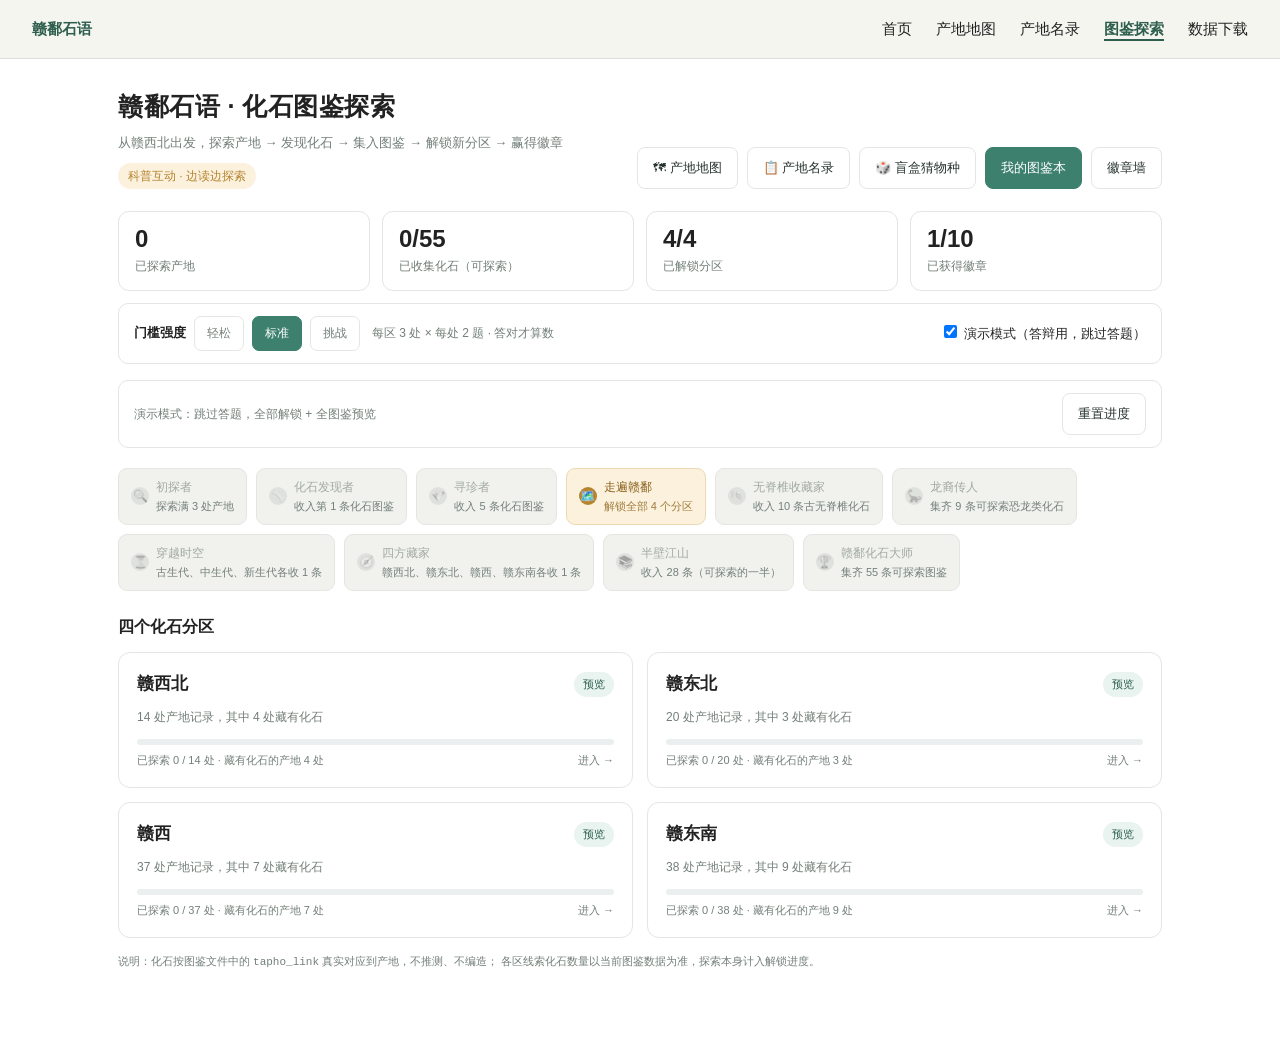
==== atlas.html @ 54880a3c "feat: 代表物种卡片加看全文链接，跳转图鉴页直达鉴定要点详情" ====
<!DOCTYPE html>
<html lang="zh-CN">
<head>
<meta charset="utf-8">
<meta name="viewport" content="width=device-width, initial-scale=1">
<title>赣鄱石语 · 化石图鉴探索</title>
<style>
  :root{--ink:#26332e;--muted:#737f78;--line:#e3e7e1;--paper:#f6f7f2;--card:#fff;
    --green:#3c806d;--green-d:#2b5f51;--green-l:#e9f3ef;
    --amber:#b5842f;--amber-l:#fbf1dd;--purple:#6a5aa8;--purple-l:#efeefa;
    --lock:#a3aaa3;--lock-bg:#f0f1ed;--shadow:0 6px 22px rgba(30,50,40,.10)}
  *{box-sizing:border-box}
  /* 与主站一致的导航（沿用主站色板变量，保证换肤同步） */
  :root{--c-primary:#2E5E4E;--c-text:#222;--c-bg:#fff;--c-surface:#f5f5f0;--c-border:#ddd}
  header{position:relative;z-index:10}
  header nav{display:flex;justify-content:space-between;align-items:center;
    padding:1rem 2rem;border-bottom:1px solid var(--c-border);background:var(--c-surface)}
  nav .logo{font-weight:bold;color:var(--c-primary);text-decoration:none}
  /* 清零 ul 默认 padding/margin：主站靠全局 *{margin:0;padding:0} 已清掉，
     本页没有全局重置，若不单独清零，ul 会保留浏览器默认 padding-left:40px
     + 上下 1em 外边距，导致导航菜单右移、比其它页"宽"。 */
  nav ul{display:flex;gap:1.5rem;list-style:none;flex-wrap:wrap;margin:0;padding:0}
  nav a{text-decoration:none;color:var(--c-text)}
  nav a.active{color:var(--c-primary);font-weight:600;
    border-bottom:2px solid var(--c-primary);padding-bottom:2px}
  body{margin:0;background:var(--c-bg);color:var(--c-text);
    font-family:"Microsoft YaHei","PingFang SC",sans-serif;font-size:15px;line-height:1.7}
  .wrap{max-width:1080px;margin:0 auto;padding:26px 18px 70px}
  /* 只让 .wrap 内的「标题区」header 用 flex 并排（标题 + 按钮）。
     不能写成全局 header{display:flex}——那会把外层装导航的 header 也变成 flex 容器，
     nav 收缩成内容宽度，浅灰背景只铺左边一截，与主站其它页不一致。 */
  .wrap > header{display:flex;flex-wrap:wrap;gap:16px;align-items:flex-end;justify-content:space-between}
  header h1{margin:0 0 5px;font-size:25px;font-weight:600;letter-spacing:.5px}
  header p{margin:0;color:var(--muted);font-size:13px}
  .tag{display:inline-block;margin-top:9px;padding:3px 10px;border-radius:20px;
    background:var(--amber-l);color:var(--amber);font-size:12px}
  .topbtns{display:flex;gap:9px;flex-wrap:wrap}
  .btn{font:inherit;font-size:13px;padding:9px 15px;border-radius:8px;cursor:pointer;
    border:1px solid var(--line);background:#fff;color:var(--ink)}
  .btn:hover{border-color:var(--green)}
  a.btn{text-decoration:none;display:inline-block}
  .btn.primary{background:var(--green);color:#fff;border-color:var(--green)}
  .btn.primary:hover{background:var(--green-d)}
  .btn:disabled{opacity:.5;cursor:not-allowed}
  .hud{display:grid;grid-template-columns:repeat(4,1fr);gap:12px;margin:22px 0 12px}
  @media(max-width:680px){.hud{grid-template-columns:repeat(2,1fr)}}
  .stat{background:var(--card);border:1px solid var(--line);border-radius:11px;padding:14px 16px}
  .stat .n{font-size:24px;font-weight:600;line-height:1.1}
  .stat .l{font-size:12px;color:var(--muted);margin-top:3px}
  .bar{display:flex;flex-wrap:wrap;gap:9px;align-items:center;margin:12px 0 20px;
    padding:12px 15px;background:var(--card);border:1px solid var(--line);border-radius:10px}
  .bar label{display:flex;align-items:center;gap:7px;font-size:13px;cursor:pointer}
  .bar .spacer{flex:1}
  .bar .hint{font-size:12px;color:var(--muted)}
  .badges{display:flex;flex-wrap:wrap;gap:9px;margin:0 0 22px}
  .badge{display:flex;align-items:center;gap:7px;padding:8px 12px;border-radius:9px;
    background:#f1f2ee;border:1px solid var(--line);font-size:12px;color:var(--lock)}
  .badge.got{background:var(--amber-l);border-color:#ecd9b4;color:#8a621d}
  .badge .medal{width:18px;height:18px;border-radius:50%;background:#dfe1dc;
    display:inline-flex;align-items:center;justify-content:center;font-size:10px;color:#fff}
  .badge.got .medal{background:var(--amber)}
  .badge small{display:block;font-size:11px;color:var(--muted)}
  .badge.got small{color:#a07c3c}
  /* 首页徽章条的小圆点：带 icon 显示图案，未获得时灰度 */
  .badge .medal .ico{font-size:12px;line-height:1}
  .badge:not(.got) .medal .ico{filter:grayscale(1);opacity:.5}
  /* 徽章墙：六边形勋章（大气版） */
  .bwall{display:grid;grid-template-columns:repeat(2,1fr);gap:15px;max-height:58vh;overflow:auto;padding-right:4px}
  @media(max-width:680px){.bwall{grid-template-columns:1fr}}
  .bcard{display:flex;flex-direction:column;align-items:center;text-align:center;gap:9px;
    padding:20px 12px 16px;background:var(--card);border:1px solid var(--line);border-radius:14px}
  .bcard.got{background:linear-gradient(180deg,#fffdf7,var(--amber-l));border-color:#ecd9b4}
  /* 外层只负责投影，让阴影贴合六边形轮廓 */
  .bmedal{width:84px;height:92px;filter:drop-shadow(0 5px 7px rgba(30,50,40,.18));
    display:flex;align-items:center;justify-content:center}
  /* 内层六边形：clip-path 造型 + 金属渐变 + 内嵌高光 */
  .bface{position:relative;width:100%;height:100%;
    -webkit-clip-path:polygon(50% 0,100% 25%,100% 75%,50% 100%,0 75%,0 25%);
    clip-path:polygon(50% 0,100% 25%,100% 75%,50% 100%,0 75%,0 25%);
    display:flex;align-items:center;justify-content:center;font-size:34px;line-height:1;
    background:linear-gradient(160deg,#f2f4f1 0%,#ccd2cd 50%,#aeb5af 100%);color:var(--lock)}
  .bface:before{content:'';position:absolute;inset:5px;
    -webkit-clip-path:polygon(50% 0,100% 25%,100% 75%,50% 100%,0 75%,0 25%);
    clip-path:polygon(50% 0,100% 25%,100% 75%,50% 100%,0 75%,0 25%);
    background:linear-gradient(160deg,#fff 0%,#e6eae6 100%);opacity:.75;pointer-events:none}
  .bface .bico{position:relative;z-index:1;line-height:1}
  .bcard.got .bface{background:linear-gradient(160deg,#fbe6ad 0%,#dcae45 52%,#b5842f 100%);color:#6b470d}
  .bcard.got .bface:before{background:linear-gradient(160deg,#fff6db 0%,#f1d489 100%);opacity:.8}
  .bcard:not(.got) .bico{filter:grayscale(1);opacity:.55}
  .bcard .bn{font-size:14px;font-weight:600;color:var(--ink)}
  .bcard:not(.got) .bn{color:var(--lock)}
  .bcard .bd{font-size:11px;color:var(--muted);line-height:1.45}
  .bcard .bg{font-size:11px;color:var(--amber);font-weight:600}
  .bcard:not(.got) .bg{color:var(--lock)}
  h2.sec{font-size:16px;font-weight:600;margin:0 0 12px}
  .grid4{display:grid;grid-template-columns:repeat(2,1fr);gap:14px}
  @media(max-width:680px){.grid4{grid-template-columns:1fr}}
  .area{position:relative;background:var(--card);border:1px solid var(--line);
    border-radius:12px;padding:17px 18px;cursor:pointer;transition:.15s}
  .area:hover{transform:translateY(-2px);box-shadow:var(--shadow)}
  .area.locked{background:var(--lock-bg);cursor:not-allowed;color:var(--lock);border-color:#e5e7e2}
  .area.locked:hover{transform:none;box-shadow:none}
  .area .top{display:flex;justify-content:space-between;align-items:center;gap:10px}
  .area .name{font-size:17px;font-weight:600}
  .area .pill{font-size:11px;padding:3px 9px;border-radius:20px;background:var(--green-l);color:var(--green-d)}
  .area.locked .pill{background:#e2e4df;color:var(--lock)}
  .area .desc{font-size:12px;color:var(--muted);margin-top:8px}
  .area.locked .desc{color:var(--lock)}
  .prog{height:6px;border-radius:6px;background:#eceff0;overflow:hidden;margin-top:12px}
  .prog i{display:block;height:100%;background:var(--green);border-radius:6px;transition:width .3s}
  .area.locked .prog{background:#e0e2dd}
  .area .foot{display:flex;justify-content:space-between;font-size:11px;color:var(--muted);margin-top:6px}
  .mask{position:fixed;inset:0;background:rgba(25,34,29,.55);display:none;
    align-items:center;justify-content:center;padding:18px;z-index:50}
  .mask.show{display:flex}
  .modal{background:#fff;border-radius:14px;width:100%;max-width:640px;
    padding:24px;max-height:88vh;overflow:auto;box-shadow:var(--shadow)}
  .modal h3{margin:0 0 4px;font-size:19px}
  .modal .sub{color:var(--muted);font-size:12px;margin:0 0 16px}
  .close{float:right;border:0;background:#f1f2ee;border-radius:7px;
    width:30px;height:30px;cursor:pointer;color:var(--muted);font-size:17px}
  .sitelist{display:grid;gap:9px;max-height:52vh;overflow:auto;padding-right:4px}
  .site{display:flex;justify-content:space-between;align-items:center;gap:12px;
    border:1px solid var(--line);border-radius:9px;padding:11px 13px;background:#fff}
  .site.done{background:var(--green-l);border-color:#cfe4db}
  .site .nm{font-size:14px;font-weight:500}
  .site .mt{font-size:11px;color:var(--muted);margin-top:2px}
  .site .go{font-size:12px;color:var(--green-d);white-space:nowrap}
  .site.done .go{color:var(--muted)}
  .site .gem{font-size:11px;color:var(--amber);margin-left:6px}
  .atlasgrid{display:grid;grid-template-columns:repeat(4,1fr);gap:10px;margin-top:6px}
  @media(max-width:560px){.atlasgrid{grid-template-columns:repeat(3,1fr)}}
  .slot{border:1px solid var(--line);border-radius:10px;padding:11px 9px;min-height:96px;
    background:#fafbf8;cursor:default;text-align:center}
  .slot.got{background:var(--purple-l);border-color:#d8d4ef;cursor:pointer}
  .slot.got:hover{transform:translateY(-2px);box-shadow:var(--shadow)}
  .slot.lit{background:#fafbf8;border-color:var(--line);cursor:pointer;border-style:dashed}
  .slot.lit:hover{transform:translateY(-2px);box-shadow:var(--shadow)}
  .slot.lit .cn{color:var(--muted);font-weight:500}
  .slot .idx{font-size:10px;color:var(--muted)}
  .slot .cn{font-size:13px;font-weight:600;margin-top:5px;word-break:break-all}
  .slot .sci{font-size:10px;color:var(--muted);font-style:italic;margin-top:3px;word-break:break-all}
  .slot .q{font-size:22px;color:#c7ccc5;margin-top:16px}
  .detail{font-size:13px;line-height:1.8}
  .detail .row{margin:6px 0}
  .detail .row b{color:var(--muted);font-weight:500;font-size:12px}
  .detail .feat{padding:12px;background:var(--paper);border-radius:8px;margin-top:10px}
  .drop{text-align:center;padding:14px 0}
  .drop .ico{font-size:34px}
  .drop h4{margin:8px 0 4px;font-size:17px}
  .drop p{color:var(--muted);font-size:13px}
  .found{background:var(--purple-l);border:1px solid #d8d4ef;border-radius:11px;
    padding:13px;margin:12px 0;text-align:left}
  .found .cn{font-size:16px;font-weight:600;color:var(--purple)}
  .found .sci{font-style:italic;color:var(--muted);font-size:12px}
  .unlockmsg{margin-top:12px;padding:11px 13px;border-radius:9px;
    background:var(--amber-l);color:#8a621d;font-size:13px}
  /* 从勘探/图鉴跳到主站真实档案的出口链接 */
  .golinks{display:flex;gap:8px;flex-wrap:wrap;margin-top:12px;padding-top:12px;
    border-top:1px dashed var(--line)}
  .golinks a{font-size:12px;color:var(--green-d);text-decoration:none;
    padding:5px 11px;border:1px solid var(--green);border-radius:7px;background:#fff}
  .golinks a:hover{background:var(--green-l)}
  .golinks .note{font-size:11px;color:var(--muted);align-self:center}
  .acts{display:flex;gap:10px;justify-content:flex-end;margin-top:18px}
  .toast{position:fixed;left:50%;bottom:26px;transform:translateX(-50%);
    background:#25382f;color:#fff;padding:11px 20px;border-radius:22px;font-size:13px;
    opacity:0;pointer-events:none;transition:opacity .25s;z-index:80}
  .toast.show{opacity:1}
  /* 门槛：知识小考 */
  .lvbar{display:flex;gap:8px;align-items:center;flex-wrap:wrap;margin:0 0 16px;
    padding:12px 15px;background:var(--card);border:1px solid var(--line);border-radius:10px}
  .lvbar .ttl{font-size:13px;font-weight:600}
  .lvbtn{font:inherit;font-size:12px;padding:6px 12px;border-radius:7px;cursor:pointer;
    border:1px solid var(--line);background:#fff;color:var(--muted)}
  .lvbtn.on{background:var(--green);color:#fff;border-color:var(--green)}
  .lvbar .lvdesc{font-size:12px;color:var(--muted);margin-left:4px}
  .infocard{background:var(--paper);border:1px solid var(--line);border-radius:10px;
    padding:13px 15px;margin:0 0 16px}
  .infocard .hd{font-size:12px;color:var(--green-d);font-weight:600;margin-bottom:8px}
  .infocard .kv{display:grid;grid-template-columns:repeat(2,1fr);gap:6px 18px;font-size:13px}
  @media(max-width:560px){.infocard .kv{grid-template-columns:1fr}}
  .infocard .kv b{color:var(--muted);font-weight:500;font-size:12px;margin-right:6px}
  .quizq{border-top:1px solid var(--line);padding:14px 0 4px}
  .quizq .qt{font-size:14px;font-weight:500;margin-bottom:9px}
  .quizq .qt em{font-style:normal;color:var(--green-d);font-size:11px;margin-left:6px}
  .opts{display:grid;grid-template-columns:repeat(2,1fr);gap:8px}
  @media(max-width:560px){.opts{grid-template-columns:1fr}}
  .opt{font:inherit;text-align:left;font-size:13px;padding:9px 12px;border-radius:8px;
    border:1px solid var(--line);background:#fff;cursor:pointer;color:var(--ink)}
  .opt:hover{border-color:var(--green)}
  .opt.sel{background:var(--green-l);border-color:var(--green);color:var(--green-d);font-weight:600}
  .opt.right{background:#e6f4ea;border-color:#5aa76f;color:#276c3a}
  .opt.wrong{background:#fdeaea;border-color:#d98a8a;color:#a33}
  .quizmsg{padding:11px 13px;border-radius:9px;font-size:13px;margin-top:14px}
  .quizmsg.ok{background:#e6f4ea;color:#276c3a}
  .quizmsg.no{background:#fdeaea;color:#a33}
  .quizmsg b{font-weight:600}
  /* 盲盒猜物种：紫色系，和门槛小考的绿色系区分开 */
  .mystery{text-align:center}
  .mystery .box{position:relative;background:linear-gradient(135deg,var(--purple-l),#f7f5fd);
    border:1px solid #d8d4ef;border-radius:12px;padding:22px 20px;margin:6px 0 16px}
  .mystery .box .qmark{font-size:26px;color:var(--purple);font-weight:600}
  .mystery .box .lbl{font-size:11px;color:var(--purple);letter-spacing:2px;margin-bottom:10px}
  .mystery .box .clue{font-size:15px;line-height:1.9;color:var(--ink)}
  .mystery .tags{display:flex;justify-content:center;gap:7px;flex-wrap:wrap;margin-top:13px}
  .mystery .tags span{font-size:11px;padding:3px 10px;border-radius:20px;
    background:#fff;border:1px solid #ddd8f0;color:var(--purple)}
  .mystery .moreline{margin-top:12px}
  .mystery .moreline button{font:inherit;font-size:11px;padding:4px 10px;border-radius:6px;
    border:1px dashed var(--purple);background:transparent;color:var(--purple);cursor:pointer}
  .mystery .morehint{font-size:12px;color:var(--purple);margin-top:9px;line-height:1.8}
  .mystery .opts{margin-top:4px}
  .mystery .opt{text-align:center;font-size:14px;padding:12px 10px}
  .mystery .score{font-size:12px;color:var(--muted);margin:0 0 12px}
  .mystery .score b{color:var(--purple);font-size:15px}
  .mystery .result{font-size:15px;margin:8px 0 14px;color:var(--green-d)}
  .mystery .result.no{color:#a33}
  .mystery .srcfont{font-size:11px;color:var(--muted);line-height:1.7;
    text-align:left;background:var(--paper);border-radius:8px;padding:10px 12px;margin-top:10px}
  .mystery .roundbar{display:flex;justify-content:center;gap:6px;margin-bottom:14px}
  .mystery .roundbar i{width:22px;height:5px;border-radius:5px;background:#e0dced}
  .mystery .roundbar i.on{background:var(--purple)}
  .mystery .roundbar i.done{background:var(--green)}
</style>
</head>
<body>
<header>
  <nav>
    <a class="logo" href="index.html">赣鄱石语</a>
    <ul>
      <li><a href="index.html">首页</a></li>
      <li><a href="map.html">产地地图</a></li>
      <li><a href="list.html">产地名录</a></li>
      <li><a href="atlas.html" class="active">图鉴探索</a></li>
      <li><a href="download.html">数据下载</a></li>
    </ul>
  </nav>
</header>
<div class="wrap">
  <header>
    <div>
      <h1>赣鄱石语 · 化石图鉴探索</h1>
      <p>从赣西北出发，探索产地 → 发现化石 → 集入图鉴 → 解锁新分区 → 赢得徽章</p>
      <span class="tag">科普互动 · 边读边探索</span>
    </div>
    <div class="topbtns">
      <a class="btn" href="map.html">🗺 产地地图</a>
      <a class="btn" href="list.html">📋 产地名录</a>
      <button class="btn" id="mysteryBtn">🎲 盲盒猜物种</button>
      <button class="btn primary" id="atlasBtn">我的图鉴本</button>
      <button class="btn" id="badgeBtn">徽章墙</button>
    </div>
  </header>

  <div class="hud">
    <div class="stat"><div class="n" id="sFound">0</div><div class="l">已探索产地</div></div>
    <div class="stat"><div class="n" id="sFossil">0/0</div><div class="l">已收集化石（可探索）</div></div>
    <div class="stat"><div class="n" id="sArea">1/4</div><div class="l">已解锁分区</div></div>
    <div class="stat"><div class="n" id="sBadge">0/10</div><div class="l">已获得徽章</div></div>
  </div>

  <div class="lvbar">
    <span class="ttl">门槛强度</span>
    <button class="lvbtn" data-lv="easy">轻松</button>
    <button class="lvbtn" data-lv="normal">标准</button>
    <button class="lvbtn" data-lv="hard">挑战</button>
    <span class="lvdesc" id="lvdesc"></span>
    <span class="spacer" style="flex:1"></span>
    <label style="font-size:13px;cursor:pointer"><input type="checkbox" id="demoMode"> 演示模式（答辩用，跳过答题）</label>
  </div>

  <div class="bar">
    <span class="hint" id="hint">点开产地 → 先读信息卡 → 答对题目才算勘探成功</span>
    <span class="spacer"></span>
    <button class="btn" id="resetBtn">重置进度</button>
  </div>

  <div class="badges" id="badges"></div>

  <h2 class="sec">四个化石分区</h2>
  <div class="grid4" id="areaGrid"></div>
  <p style="font-size:11px;color:var(--muted);margin-top:14px" id="areaNote">
    说明：化石按图鉴文件中的 <code>tapho_link</code> 真实对应到产地，不推测、不编造；
    各区线索化石数量以当前图鉴数据为准，探索本身计入解锁进度。
  </p>
</div>

<div class="mask" id="mask"><div class="modal" id="modal"></div></div>
<div class="toast" id="toast"></div>

<script src="atlas-demo-data.js"></script>
<script src="atlas-logic.js"></script>
<script src="atlas-quiz.js"></script>
<script src="atlas-mystery.js"></script>
<script>
(function(){
  'use strict';
  var L=window.ATLAS_LOGIC, Q=window.ATLAS_QUIZ, M=window.ATLAS_MYSTERY,
      SITES=window.ATLAS_SITES||[], SPECIES=window.ATLAS_SPECIES||[];
  /* 盲盒玩法的本地状态：与探索进度完全隔离，不参与解锁/徽章 */
  var MY_BEST='gbsy_mystery_best';
  var myQs=[], myIdx=0, myRight=0, myAnswered=false, myMore=0;
  /* Safari 无痕、禁用站点数据、部分 file:// 环境下，读取 window.localStorage
     本身就会抛 SecurityError——不接住会让整段脚本中断、分区与按钮全失效。
     降级到内存版：本次会话照常体验，刷新不留存，总比白屏好。 */
  var store;
  try { store=window.localStorage; }
  catch(e){
    var memStore={};
    store={
      getItem:function(k){return Object.prototype.hasOwnProperty.call(memStore,k)?memStore[k]:null},
      setItem:function(k,v){memStore[k]=String(v)},
      removeItem:function(k){delete memStore[k]}
    };
  }
  var state=L.load(store);
  /* 答辩优先：全新访客（从未设置过演示模式开关）默认开启演示模式，
     老师从导航点进来直接全解锁、不被第一关卡住。用户手动关过一次后，
     demo 键就有了值，此后尊重其选择，不再强行打开。 */
  try {
    if (store.getItem(L.K.demo) === null && !state.demo) {
      state = L.setDemo(store, state, true);
    }
  } catch (e) {}
  var $=function(id){return document.getElementById(id);};
  function esc(s){return String(s==null?'':s).replace(/&/g,'&amp;').replace(/</g,'&lt;').replace(/>/g,'&gt;').replace(/"/g,'&quot;');}
  function toast(msg){var t=$('toast');t.textContent=msg;t.classList.add('show');setTimeout(function(){t.classList.remove('show');},2200);}
  function open(html){$('modal').innerHTML=html;$('mask').classList.add('show');}
  function close(){$('mask').classList.remove('show');}
  function byArea(a){return SITES.filter(function(r){return r.region===a;});}
  function fossilsHere(site){return SPECIES.filter(function(f){return f.tapho_link===site.id;});}

  function newBadges(before,after){
    var a={};before.forEach(function(x){if(x.got)a[x.id]=1;});
    return after.filter(function(x){return x.got&&!a[x.id];});
  }

  function render(){
    var st=L.stats(state,SPECIES);
    $('sFound').textContent=st.found;
    $('sFossil').textContent=st.fossils+'/'+st.collectable;
    $('sArea').textContent=st.unlocked+'/4';
    $('sBadge').textContent=st.badges+'/'+(L.BADGES?L.BADGES.length:5);
    $('demoMode').checked=state.demo;
    var lv=L.LEVELS[state.level]||L.LEVELS.normal;
    $('lvdesc').textContent=lv.desc+' · 答对才算数';
    Array.prototype.forEach.call(document.querySelectorAll('.lvbtn'),function(b){
      b.classList.toggle('on',b.getAttribute('data-lv')===state.level);
    });
    $('hint').textContent=state.demo
      ?'演示模式：跳过答题，全部解锁 + 全图鉴预览'
      :'点开产地 → 先读信息卡 → 答对 '+lv.quiz+' 题才算勘探成功；每区 '+lv.need+' 处解锁下一区';

    $('badges').innerHTML=L.badges(state,SPECIES).map(function(b){
      return '<div class="badge '+(b.got?'got':'')+'"><span class="medal">'+(b.icon?'<span class="ico">'+b.icon+'</span>':(b.got?'✓':'·'))+'</span>'+
        '<span>'+esc(b.name)+'<small>'+esc(b.desc)+'</small></span></div>';
    }).join('');

    var g=$('areaGrid');g.innerHTML='';
    L.AREAS.forEach(function(a,i){
      var ok=L.canEnter(state,i), rows=byArea(a), n=L.foundIn(state,a,SITES);
      var d=document.createElement('div');
      d.className='area'+(ok?'':' locked');
      var gems=rows.filter(function(r){return fossilsHere(r).length;}).length;
      var pill=ok?(state.demo?'预览':(i===state.unlocked-1?'探索中':'已解锁')):'未解锁';
      var foot=ok?('已探索 '+n+' / '+rows.length+' 处 · 藏有化石的产地 '+gems+' 处'):('通关「'+L.AREAS[i-1]+'」后开放');
      d.innerHTML='<div class="top"><span class="name">'+esc(a)+'</span><span class="pill">'+pill+'</span></div>'+
        '<div class="desc">'+rows.length+' 处产地记录'+(gems?'，其中 '+gems+' 处藏有化石':'，暂无化石线索')+'</div>'+
        '<div class="prog"><i style="width:'+Math.min(100,Math.round(n/rows.length*100))+'%"></i></div>'+
        '<div class="foot"><span>'+esc(foot)+'</span><span>'+(ok?'进入 →':'锁定')+'</span></div>';
      if(ok)d.onclick=function(){openArea(a);};
      g.appendChild(d);
    });
  }

  function openArea(area){
    var rows=byArea(area), ids={};state.found.forEach(function(id){ids[id]=1;});
    var html='<button class="close" onclick="document.getElementById(\'mask\').classList.remove(\'show\')">×</button>'+
      '<h3>'+esc(area)+' · 产地探索</h3>'+
      '<p class="sub">点击一处产地进行勘探；藏有化石的产地会掉落图鉴卡片</p><div class="sitelist">';
    rows.forEach(function(r){
      var fs=fossilsHere(r), done=!!ids[r.id];
      html+='<div class="site '+(done?'done':'')+'" data-id="'+esc(r.id)+'">'+
        '<div><div class="nm">'+esc(r.name)+(fs.length?'<span class="gem">◆ 藏有化石</span>':'')+'</div>'+
        '<div class="mt">'+esc(r.id)+' · '+esc(r.city_county||'')+' · '+esc(r.geological_age||'')+' · '+esc(r.fossil_group||'')+'</div></div>'+
        '<div class="go">'+(done?'已勘探':'勘探 →')+'</div></div>';
    });
    html+='</div><div class="acts"><button class="btn" id="closeArea">返回</button></div>';
    open(html);
    $('closeArea').onclick=close;
    Array.prototype.forEach.call($('modal').querySelectorAll('.site'),function(el){
      el.onclick=function(){
        var id=el.getAttribute('data-id');
        var site=SITES.filter(function(r){return r.id===id;})[0];
        if(site)doExplore(site);
      };
    });
  }

  /* 点产地：演示模式直接勘探；否则先过知识小考 */
  function doExplore(site){
    if(state.demo){ invokeExplore(site, true); return; }
    openQuiz(site);
  }

  /* 门槛关卡：先给真实信息卡，再从卡上字段出题，全对才放行 */
  function openQuiz(site){
    var qs=Q.make(site,SITES,L.quizOf(state));
    if(!qs.length){ invokeExplore(site, true); return; }  // 极少数字段全空：不设门槛
    var html='<button class="close" onclick="document.getElementById(\'mask\').classList.remove(\'show\')">×</button>'+
      '<h3>勘探前的知识小考</h3>'+
      '<p class="sub">先读下方信息卡，再答题。全部答对才算勘探成功（答案都在卡上，不用背）。</p>'+
      '<div class="infocard"><div class="hd">产地信息卡 · '+esc(site.id)+'</div><div class="kv">'+
      '<div><b>名称</b>'+esc(site.name)+'</div>'+
      '<div><b>位置</b>'+esc(site.city_county||'—')+'</div>'+
      '<div><b>年代</b>'+esc(site.geological_age||'—')+'</div>'+
      '<div><b>门类</b>'+esc(site.fossil_group||'—')+'</div>'+
      '<div><b>级别</b>'+esc(site.protection_level||'—')+'</div>'+
      '<div><b>分区</b>'+esc(site.region||'—')+'</div>'+
      '</div>'+
      '<div class="golinks"><a href="map.html?code='+encodeURIComponent(site.id)+'">🗺 地图定位</a>'+
      '<a href="list.html?q='+encodeURIComponent(site.id)+'">📋 名录档案</a>'+
      '<span class="note">答案就在卡上；想看完整数据可点这里</span></div></div><div id="qlist">';
    qs.forEach(function(q,i){
      html+='<div class="quizq" data-i="'+i+'"><div class="qt">'+(i+1)+'. '+esc(q.q)+
        '<em>单选</em></div><div class="opts">';
      q.options.forEach(function(op){
        html+='<button class="opt" data-i="'+i+'" data-v="'+esc(op)+'">'+esc(op)+'</button>';
      });
      html+='</div></div>';
    });
    html+='</div><div id="qmsg"></div>'+
      '<div class="acts"><button class="btn" id="quizBack">返回分区</button>'+
      '<button class="btn primary" id="quizSubmit">提交答卷</button></div>';
    open(html);
    var chosen={};
    Array.prototype.forEach.call($('modal').querySelectorAll('.opt'),function(el){
      el.onclick=function(){
        var i=el.getAttribute('data-i');
        Array.prototype.forEach.call($('modal').querySelectorAll('.opt[data-i="'+i+'"]'),function(o){o.classList.remove('sel');});
        el.classList.add('sel');
        chosen[i]=el.getAttribute('data-v');
      };
    });
    $('quizBack').onclick=function(){close();render();};
    $('quizSubmit').onclick=function(){
      var right=0;
      qs.forEach(function(q,i){
        if(Q.check(q,chosen[i]))right++;
      });
      if(right===qs.length){
        invokeExplore(site,true);
        return;
      }
      /* 未全对：标出对错，给出线索，允许重试；不计入探索 */
      Array.prototype.forEach.call($('modal').querySelectorAll('.opt'),function(el){
        var i=el.getAttribute('data-i'), q=qs[i];
        el.classList.remove('sel');
        if(el.getAttribute('data-v')===q.answer)el.classList.add('right');
        else if(el.getAttribute('data-v')===chosen[i])el.classList.add('wrong');
      });
      var firstWrong=-1;
      qs.forEach(function(q,i){if(firstWrong<0&&!Q.check(q,chosen[i]))firstWrong=i;});
      $('qmsg').innerHTML='<div class="quizmsg no">答对 '+right+' / '+qs.length+' 题，还没通过。'+
        esc(qs[firstWrong].tip)+'。可以重看信息卡再答一次。</div>';
      $('quizSubmit').textContent='重新作答';
    };
  }

  /* 勘探成功后的掉落、解锁与徽章展示 */
  function invokeExplore(site,passed){
    var before=L.badges(state,SPECIES);
    var r=L.explore(store,state,site,SITES,SPECIES,passed);
    if(r.already){toast('这处产地已经勘探过了');return;}
    if(r.failed){toast('题目还没答对，再试一次');return;}
    var html='<button class="close" onclick="document.getElementById(\'mask\').classList.remove(\'show\')">×</button>'+
      '<div class="drop"><div class="ico">⛏</div><h4>'+(state.demo?'演示勘探':'勘探通过')+'</h4>'+
      '<p>'+esc(site.name)+'</p></div>'+
      '<div class="detail">'+
      '<div class="row"><b>编号</b> '+esc(site.id)+'</div>'+
      '<div class="row"><b>位置</b> '+esc(site.city_county||'—')+'</div>'+
      '<div class="row"><b>年代</b> '+esc(site.geological_age||'—')+'</div>'+
      '<div class="row"><b>级别</b> '+esc(site.protection_level||'—')+'</div>'+
      '<div class="golinks"><a href="map.html?code='+encodeURIComponent(site.id)+'">🗺 在地图定位</a>'+
      '<a href="list.html?q='+encodeURIComponent(site.id)+'">📋 查名录档案</a>'+
      '<span class="note">看这处产地的完整数据</span></div></div>';
    if(r.fossils.length){
      html+='<div class="found"><div style="font-size:12px;color:var(--muted)">发现化石 '+r.fossils.length+' 条</div>';
      r.fossils.forEach(function(f){
        html+='<div style="margin-top:8px"><span class="cn">'+esc(f.cn_name)+'</span> '+
          '<span class="sci">'+esc(f.genus+' '+f.species)+'</span></div>';
      });
      html+='</div>';
    }else{
      html+='<p style="font-size:12px;color:var(--muted)">该产地暂无物种图鉴线索，探索进度已计入解锁。</p>';
    }
    if(r.unlockedAreas.length){
      html+='<div class="unlockmsg">新分区解锁：'+esc(r.unlockedAreas.join('、'))+'</div>';
    }
    var nb=newBadges(before,L.badges(state,SPECIES));
    if(nb.length)html+='<div class="unlockmsg">获得徽章：'+esc(nb.map(function(b){return b.name;}).join('、'))+'</div>';
    html+='<div class="acts">';
    if(r.fossils.length)html+='<button class="btn primary" id="collectBtn">收入我的图鉴</button>';
    html+='<button class="btn" id="backArea">返回分区</button></div>';
    open(html);
    if(r.fossils.length)$('collectBtn').onclick=function(){
      var added=0;r.fossils.forEach(function(f){if(L.collect(store,state,f))added++;});
      close();render();
      toast(added?('已收入图鉴 '+added+' 条'):'这几条已经在图鉴里了');
    };
    $('backArea').onclick=function(){close();render();};
    render();
  }

  /* 单条物种详情：图鉴本点击与「?species=」直达共用同一段渲染 */
  function openSpeciesDetail(f){
    if(!f)return;
    var h='<button class="close" onclick="document.getElementById(\'mask\').classList.remove(\'show\')">×</button>'+
      '<h3>'+esc(f.cn_name)+'</h3><p class="sub"><i>'+esc(f.genus+' '+f.species)+'</i> · '+esc(f.author_year||'')+'</p>'+
      '<div class="detail">'+
      '<div class="row"><b>年代</b> '+esc(f.age||'—')+'</div>'+
      '<div class="row"><b>分类</b> '+esc(f.classification||'—')+'</div>'+
      '<div class="row"><b>产地</b> '+esc(f.tapho_link||'具体不详')+'</div>'+
      '<div class="row"><b>门类</b> '+esc(f.taxa||'—')+'</div>'+
      '<div class="feat">'+esc(f.features||'—')+'</div>'+
      '<div class="row" style="margin-top:10px"><b>文献</b> '+esc(f.reference||'—')+'</div>'+
      (f.tapho_link?('<div class="golinks"><a href="map.html?code='+encodeURIComponent(f.tapho_link)+'">🗺 看产地在地图上的位置</a>'+
        '<a href="list.html?q='+encodeURIComponent(f.tapho_link)+'">📋 查产地档案</a></div>'):'')+
      '</div>'+
      '<div class="acts"><button class="btn" id="backAtlas">返回图鉴本</button></div>';
    open(h);$('backAtlas').onclick=openAtlas;
  }

  function openAtlas(){
    var got={};state.fossils.forEach(function(n){got[n]=1;});
    var preview=state.demo;
    var html='<button class="close" onclick="document.getElementById(\'mask\').classList.remove(\'show\')">×</button>'+
      '<h3>化石图鉴本</h3><p class="sub">'+(preview?'演示模式预览：全部条目可见':'已收集 '+state.fossils.length+' / '+L.collectableCount(SPECIES)+' 条可探索图鉴；点击已收集条目看鉴定要点')+'</p>'+
      '<div class="atlasgrid">';
    SPECIES.forEach(function(f,i){
      var has=preview||got[f.cn_name];
      var noSite=!f.tapho_link;                       // 无产地编号：不可通过探索获得
      var cls=has?'got':(noSite?'lit':'');
      html+='<div class="slot '+cls+'" '+((has||noSite)?'data-i="'+i+'"':'')+'>'+
        '<div class="idx">No.'+(i+1)+(noSite?' · 文献':'')+'</div>'+
        (has?('<div class="cn">'+esc(f.cn_name)+'</div><div class="sci">'+esc(f.genus+' '+f.species)+'</div>')
            :noSite?('<div class="cn">'+esc(f.cn_name)+'</div><div class="sci">产地不详</div>')
            :'<div class="q">？</div>')+'</div>';
    });
    html+='</div><div class="acts"><button class="btn" id="closeAtlas">关闭</button></div>';
    open(html);
    $('closeAtlas').onclick=close;
    Array.prototype.forEach.call($('modal').querySelectorAll('.slot.got, .slot.lit'),function(el){
      el.onclick=function(){
        openSpeciesDetail(SPECIES[parseInt(el.getAttribute('data-i'),10)]);
      };
    });
  }

  function openBadges(){
    var html='<button class="close" onclick="document.getElementById(\'mask\').classList.remove(\'show\')">×</button>'+
      '<h3>徽章墙</h3><p class="sub">按探索与收集进度自动授予</p><div class="bwall">';
    L.badges(state,SPECIES).forEach(function(b){
      var face=b.icon?('<span class="bico">'+b.icon+'</span>'):(b.got?'✓':'·');
      html+='<div class="bcard '+(b.got?'got':'')+'">'+
        '<div class="bmedal"><div class="bface">'+face+'</div></div>'+
        '<div class="bn">'+esc(b.name)+'</div>'+
        '<div class="bd">'+esc(b.desc)+'</div>'+
        '<div class="bg">'+(b.got?'已获得':'未获得')+'</div></div>';
    });
    html+='</div><div class="acts"><button class="btn" id="closeBadge">关闭</button></div>';
    open(html);$('closeBadge').onclick=close;
  }

  /* ===== 盲盒猜物种：读真实鉴定特征，猜化石名。线索逐字出自图鉴 features ===== */
  function bestScore(){
    try{var v=parseInt(store.getItem(MY_BEST),10);return isNaN(v)?0:v;}catch(e){return 0;}
  }
  function saveBest(n){
    if(n>bestScore()){try{store.setItem(MY_BEST,String(n));}catch(e){}}
  }
  function openMystery(seed){
    if(!M||!SPECIES.length){toast('图鉴数据未加载');return;}
    var total=Math.min(5,SPECIES.length);
    myQs=M.make(SPECIES,total,seed==null?('round-'+Date.now()):seed);
    myIdx=0;myRight=0;myAnswered=false;myMore=0;
    renderMystery();
  }
  function renderMystery(){
    var q=myQs[myIdx];
    if(!q){return;}
    var bars='';
    myQs.forEach(function(_,i){
      bars+='<i class="'+(i<myIdx?'done':(i===myIdx?'on':''))+'"></i>';
    });
    var html='<button class="close" onclick="document.getElementById(\'mask\').classList.remove(\'show\')">×</button>'+
      '<h3>🎲 盲盒猜物种</h3>'+
      '<p class="sub">读一段真实的鉴定特征，猜它是哪种化石。线索逐字摘自图鉴原文，干扰项也都是真实物种。</p>'+
      '<div class="score">第 <b>'+(myIdx+1)+' / '+myQs.length+'</b> 题 · 已答对 <b>'+myRight+'</b> 题 · 最佳 '+bestScore()+' 题</div>'+
      '<div class="roundbar">'+bars+'</div>'+
      '<div class="mystery"><div class="box">'+
      '<div class="qmark">?</div><div class="lbl">鉴 定 特 征</div>'+
      '<div class="clue" id="clueText">'+esc(q.clue)+'</div>'+
      '<div class="tags"><span>'+esc(q.taxa||'化石')+'</span>'+
      (q.age?'<span>'+esc(q.age)+'</span>':'')+
      (q.region?'<span>'+esc(q.region)+'</span>':'')+'</div>'+
      ((q.moreClues&&q.moreClues.length)?'<div class="moreline"><button id="moreBtn">再给一条线索</button></div><div class="morehint" id="moreHint"></div>':'')+
      '</div><div class="opts" id="myOpts">';
    q.options.forEach(function(op){
      html+='<button class="opt" data-v="'+esc(op)+'">'+esc(op)+'</button>';
    });
    html+='</div><div id="myFeedback"></div>'+
      '<div class="acts" id="myActs"><button class="btn" id="myQuit">退出盲盒</button></div></div>';
    open(html);
    $('myQuit').onclick=function(){saveBest(myRight);close();render();};
    if($('moreBtn'))$('moreBtn').onclick=function(){
      if(myMore<(q.moreClues||[]).length){
        $('moreHint').innerHTML+='<div>补充线索：'+esc(q.moreClues[myMore])+'</div>';
        myMore++;
        if(myMore>=(q.moreClues||[]).length)this.disabled=true;
      }
    };
    Array.prototype.forEach.call($('myOpts').querySelectorAll('.opt'),function(el){
      el.onclick=function(){myAnswer(q,el);};
    });
  }
  function myAnswer(q,el){
    if(myAnswered)return;
    myAnswered=true;
    var picked=el.getAttribute('data-v'), right=M.check(q,picked);
    if(right)myRight++;
    Array.prototype.forEach.call($('myOpts').querySelectorAll('.opt'),function(o){
      var v=o.getAttribute('data-v');
      if(v===q.answer)o.classList.add('right');
      else if(v===picked)o.classList.add('wrong');
      o.disabled=true;
    });
    /* 答完立刻展示原文出处：即使猜错也是一次科普，不白点 */
    var fb='<div class="result '+(right?'':'no')+'">'+
      (right?'✓ 答对了！':'✗ 答案是「'+esc(q.answer)+'」')+'</div>'+
      '<div class="srcfont"><b>原文出处（'+esc([q.genus,q.species].filter(Boolean).join(' ')||'图鉴条目')+'）</b><br>'+esc(q.detail)+
      (q.reference?'<br><b>文献：</b>'+esc(q.reference):'')+'</div>';
    $('myFeedback').innerHTML=fb;
    $('myActs').innerHTML='<button class="btn" id="myQuit">退出盲盒</button>'+
      (myIdx+1<myQs.length?'<button class="btn primary" id="myNext">下一题 →</button>'
                          :'<button class="btn primary" id="myNext">查看成绩</button>');
    $('myQuit').onclick=function(){saveBest(myRight);close();render();};
    $('myNext').onclick=function(){
      myIdx++;myAnswered=false;myMore=0;
      if(myIdx>=myQs.length){myResult();return;}
      renderMystery();
    };
  }
  function myResult(){
    saveBest(myRight);
    var n=myQs.length, best=bestScore();
    var word=myRight===n?'全对！化石侦探本探 🔍':(myRight>=n/2?'不错，已经认得不少了':'再多读几页图鉴就能认出来');
    var html='<button class="close" onclick="document.getElementById(\'mask\').classList.remove(\'show\')">×</button>'+
      '<div class="mystery"><h3>🎲 盲盒挑战完成</h3>'+
      '<div style="font-size:40px;margin:14px 0 6px">'+myRight+' <span style="font-size:16px;color:var(--muted)">/ '+n+'</span></div>'+
      '<div class="result">'+esc(word)+'</div>'+
      '<p class="sub" style="text-align:center">最佳成绩 '+best+' / '+n+' · 线索全部出自真实图鉴原文</p>'+
      '<div class="acts" style="justify-content:center"><button class="btn" id="myBack">返回探索</button>'+
      '<button class="btn primary" id="myAgain">换一批再猜</button></div></div>';
    open(html);
    $('myBack').onclick=function(){close();render();};
    $('myAgain').onclick=function(){openMystery();};
    render();
  }

  $('mysteryBtn').onclick=function(){openMystery();};
  $('atlasBtn').onclick=openAtlas;
  $('badgeBtn').onclick=openBadges;
  Array.prototype.forEach.call(document.querySelectorAll('.lvbtn'),function(b){
    b.onclick=function(){
      state=L.setLevel(store,state,b.getAttribute('data-lv'));
      render();
      toast('门槛已切换为「'+(L.LEVELS[state.level].label)+'」，进度保留');
    };
  });
  $('demoMode').onchange=function(e){state=L.setDemo(store,state,e.target.checked);render();};
  $('resetBtn').onclick=function(){
    if(!confirm('重置全部探索、图鉴与徽章进度？'))return;
    state=L.reset(store);close();render();toast('进度已重置');
  };
  $('mask').onclick=function(e){if(e.target===this)close();};
  render();

  /* 从首页/地图页「看完整鉴定要点」跳进来：atlas.html?species=<中文名或拉丁名>
     直达该条详情，不必自己在图鉴本里翻找。按中文名优先、拉丁双名兜底匹配，
     与 js/species.js 的链接生成规则一致；找不到时静默留在首页，不弹错提示。 */
  try {
    var want=new URLSearchParams(location.search).get('species');
    if(want){
      var hit=SPECIES.filter(function(f){
        return (f.cn_name&&f.cn_name===want)||
               (!f.cn_name&&[f.genus,f.species].filter(Boolean).join(' ')===want);
      })[0];
      if(hit)openSpeciesDetail(hit);
    }
  } catch(e) {}
})();
</script>
</body>
</html>
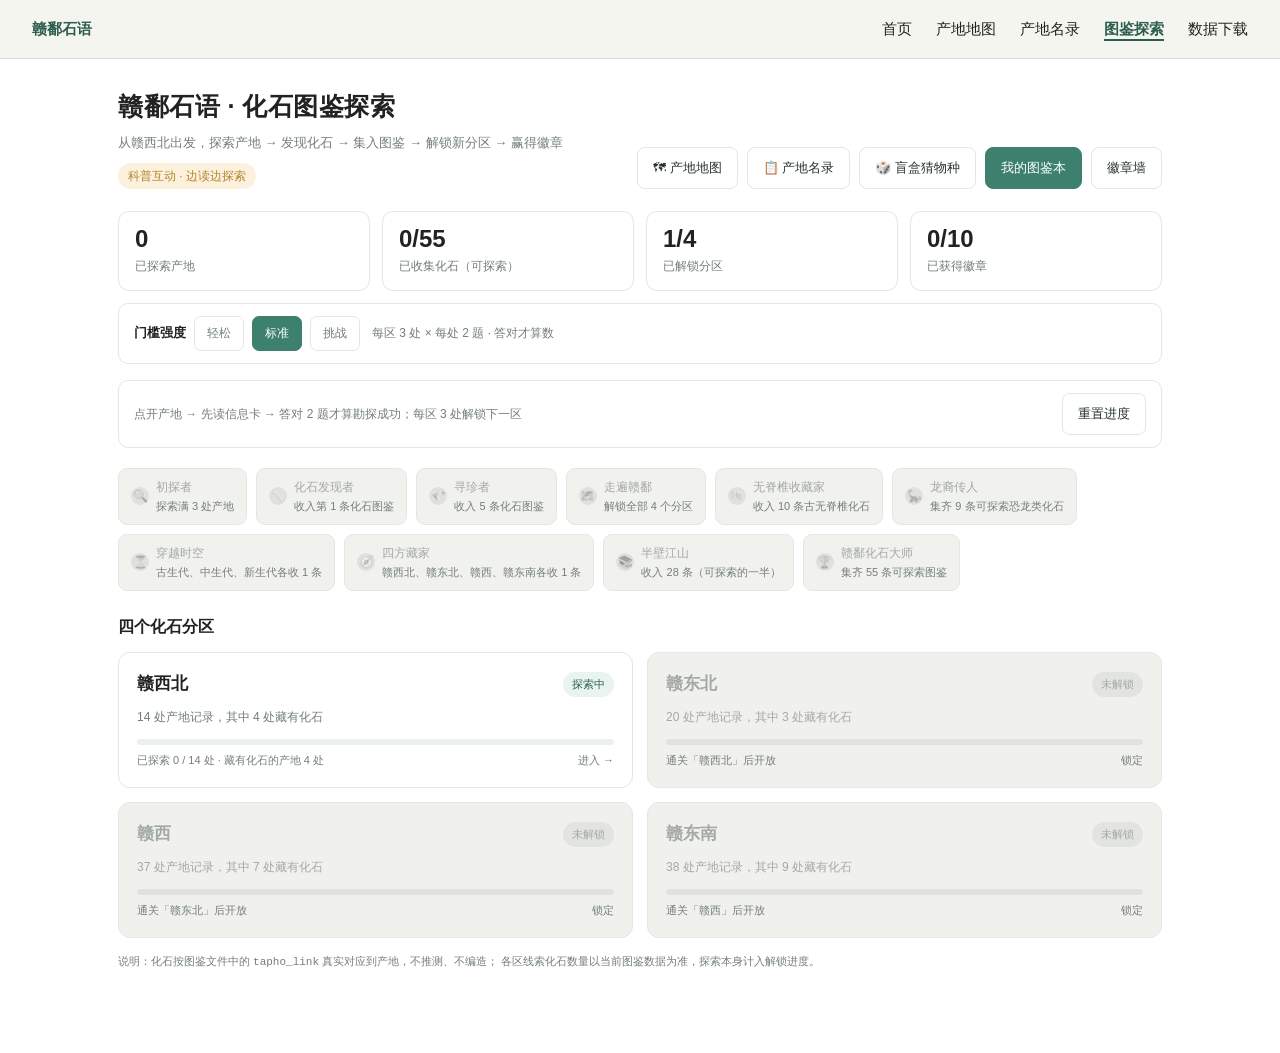
==== commit bab1d9bb: "feat: 图鉴页取消演示模式，答辩演示改用本地生成的 atlas-demo.html - atlas.html 删掉「演示模式」复选框，并去掉「新访客默认开启演示」的初始化 - 老存档 demo=t" ====
--- a/atlas.html
+++ b/atlas.html
@@ -12,7 +12,8 @@
   *{box-sizing:border-box}
   /* 与主站一致的导航（沿用主站色板变量，保证换肤同步） */
   :root{--c-primary:#2E5E4E;--c-text:#222;--c-bg:#fff;--c-surface:#f5f5f0;--c-border:#ddd}
-  header{position:relative;z-index:10}
+  /* 导航吸顶：只作用于顶层的导航 header；.wrap>header 是页内标题区，不能跟着 sticky */
+  body > header{position:sticky;top:0;z-index:10;background:var(--c-surface)}
   header nav{display:flex;justify-content:space-between;align-items:center;
     padding:1rem 2rem;border-bottom:1px solid var(--c-border);background:var(--c-surface)}
   nav .logo{font-weight:bold;color:var(--c-primary);text-decoration:none}
@@ -113,6 +114,10 @@
   .mask{position:fixed;inset:0;background:rgba(25,34,29,.55);display:none;
     align-items:center;justify-content:center;padding:18px;z-index:50}
   .mask.show{display:flex}
+  /* 弹窗打开时锁背景滚动，防止滚动穿透到主页面 */
+  html.modal-open,body.modal-open{overflow:hidden}
+  /* 滚动到内容边界时不再把滚动链传给父级/背景页 */
+  .modal,.sitelist,.bwall{overscroll-behavior:contain}
   .modal{background:#fff;border-radius:14px;width:100%;max-width:640px;
     padding:24px;max-height:88vh;overflow:auto;box-shadow:var(--shadow)}
   .modal h3{margin:0 0 4px;font-size:19px}
@@ -141,6 +146,21 @@
   .slot .cn{font-size:13px;font-weight:600;margin-top:5px;word-break:break-all}
   .slot .sci{font-size:10px;color:var(--muted);font-style:italic;margin-top:3px;word-break:break-all}
   .slot .q{font-size:22px;color:#c7ccc5;margin-top:16px}
+  /* 图鉴本缩略图：统一 4:3 裁切，未收集仍显示问号 */
+  .slot .thumb{display:block;width:100%;aspect-ratio:4/3;object-fit:cover;
+    border-radius:6px;background:#eeefe9;margin-bottom:6px}
+  /* 详情大图 + 多角度切换 */
+  .fossil-hero{margin:0 0 12px;padding:8px;background:var(--paper);border-radius:10px;text-align:center}
+  .fossil-hero img{max-width:100%;max-height:42vh;object-fit:contain;border-radius:6px;
+    cursor:zoom-in;background:#fff}
+  .fossil-hero .credit{font-size:11px;color:var(--muted);margin-top:6px}
+  .fp-thumbs{display:flex;gap:6px;overflow-x:auto;padding:2px 0 8px}
+  .fp-thumbs img{width:58px;height:44px;object-fit:cover;border-radius:5px;flex:0 0 auto;
+    border:2px solid transparent;cursor:pointer;background:#eeefe9}
+  .fp-thumbs img.on{border-color:var(--green)}
+  .mystery-photo{margin-top:10px;text-align:center}
+  .mystery-photo img{max-width:100%;max-height:30vh;object-fit:contain;border-radius:8px;background:#fff}
+  .mystery-photo .credit{font-size:11px;color:var(--muted);margin-top:4px}
   .detail{font-size:13px;line-height:1.8}
   .detail .row{margin:6px 0}
   .detail .row b{color:var(--muted);font-weight:500;font-size:12px}
@@ -266,8 +286,6 @@
     <button class="lvbtn" data-lv="normal">标准</button>
     <button class="lvbtn" data-lv="hard">挑战</button>
     <span class="lvdesc" id="lvdesc"></span>
-    <span class="spacer" style="flex:1"></span>
-    <label style="font-size:13px;cursor:pointer"><input type="checkbox" id="demoMode"> 演示模式（答辩用，跳过答题）</label>
   </div>
 
   <div class="bar">
@@ -315,19 +333,33 @@
     };
   }
   var state=L.load(store);
-  /* 答辩优先：全新访客（从未设置过演示模式开关）默认开启演示模式，
-     老师从导航点进来直接全解锁、不被第一关卡住。用户手动关过一次后，
-     demo 键就有了值，此后尊重其选择，不再强行打开。 */
+  /* 线上版不提供演示模式：旧版本会把 demo=true 写进 localStorage，老访客刷新后仍停在
+     "全解锁"的演示态，这里统一退回正式进度（setDemo(false) 会还原演示前的解锁数）。
+     答辩用的演示版由 tools/make_demo_page.py 从本页派生，标志位在下面这块里替换。 */
+  /* DEMO-SWITCH-START */
   try {
-    if (store.getItem(L.K.demo) === null && !state.demo) {
-      state = L.setDemo(store, state, true);
-    }
+    if (state.demo) { state = L.setDemo(store, state, false); }
   } catch (e) {}
+  /* DEMO-SWITCH-END */
   var $=function(id){return document.getElementById(id);};
   function esc(s){return String(s==null?'':s).replace(/&/g,'&amp;').replace(/</g,'&lt;').replace(/>/g,'&gt;').replace(/"/g,'&quot;');}
   function toast(msg){var t=$('toast');t.textContent=msg;t.classList.add('show');setTimeout(function(){t.classList.remove('show');},2200);}
-  function open(html){$('modal').innerHTML=html;$('mask').classList.add('show');}
-  function close(){$('mask').classList.remove('show');}
+  /* 弹窗开关统一锁/放背景滚动：直接改 body.style.overflow，
+     这样所有入口（含 8 处内联 × 按钮的 classList.remove）都会经 MutationObserver 同步。 */
+  function setBodyLock(on){
+    /* html 与 body 都锁，兼容「只锁 body 仍可滚」的浏览器 */
+    var v=on?'hidden':'';
+    document.documentElement.style.overflow=v;
+    document.body.style.overflow=v;
+  }
+  /* 内联关闭按钮绕过 close()，用观察器兜底同步锁状态 */
+  try {
+    new MutationObserver(function(){
+      setBodyLock($('mask').classList.contains('show'));
+    }).observe($('mask'),{attributes:true,attributeFilter:['class']});
+  } catch(e) {}
+  function open(html){$('modal').innerHTML=html;$('mask').classList.add('show');setBodyLock(true);}
+  function close(){$('mask').classList.remove('show');setBodyLock(false);}
   function byArea(a){return SITES.filter(function(r){return r.region===a;});}
   function fossilsHere(site){return SPECIES.filter(function(f){return f.tapho_link===site.id;});}
 
@@ -342,7 +374,6 @@
     $('sFossil').textContent=st.fossils+'/'+st.collectable;
     $('sArea').textContent=st.unlocked+'/4';
     $('sBadge').textContent=st.badges+'/'+(L.BADGES?L.BADGES.length:5);
-    $('demoMode').checked=state.demo;
     var lv=L.LEVELS[state.level]||L.LEVELS.normal;
     $('lvdesc').textContent=lv.desc+' · 答对才算数';
     Array.prototype.forEach.call(document.querySelectorAll('.lvbtn'),function(b){
@@ -513,11 +544,42 @@
     render();
   }
 
+  /* 标本照片：主图 + 多角度缩略图 + 来源标注。无图返回空串，版面与旧版一致 */
+  function photoHTML(f){
+    var imgs=(f.images&&f.images.length)?f.images:(f.image?[f.image]:[]);
+    if(!imgs.length)return '';
+    var h='<div class="fossil-hero"><a href="'+esc(imgs[0])+'" target="_blank" rel="noopener">'+
+      '<img id="fpMain" src="'+esc(imgs[0])+'" alt="'+esc((f.cn_name||'化石')+'标本照片')+'" loading="lazy"></a>'+
+      '<div class="credit">图片来源：'+esc(f.image_credit||'《江西省古生物化石图册》')+'</div></div>';
+    if(imgs.length>1){
+      h+='<div class="fp-thumbs" id="fpThumbs">';
+      imgs.forEach(function(u,i){
+        h+='<img src="'+esc(u)+'" data-u="'+esc(u)+'" class="'+(i===0?'on':'')+'" alt="角度'+(i+1)+'" loading="lazy">';
+      });
+      h+='</div>';
+    }
+    return h;
+  }
+  function bindPhotoSwitch(){
+    var box=$('fpThumbs'),main=$('fpMain');
+    if(!box||!main)return;
+    Array.prototype.forEach.call(box.querySelectorAll('img'),function(t){
+      t.onclick=function(){
+        main.src=t.getAttribute('data-u');
+        var a=main.parentNode;
+        if(a&&a.tagName==='A')a.href=t.getAttribute('data-u');
+        Array.prototype.forEach.call(box.querySelectorAll('img'),function(x){x.classList.remove('on');});
+        t.classList.add('on');
+      };
+    });
+  }
+
   /* 单条物种详情：图鉴本点击与「?species=」直达共用同一段渲染 */
   function openSpeciesDetail(f){
     if(!f)return;
     var h='<button class="close" onclick="document.getElementById(\'mask\').classList.remove(\'show\')">×</button>'+
       '<h3>'+esc(f.cn_name)+'</h3><p class="sub"><i>'+esc(f.genus+' '+f.species)+'</i> · '+esc(f.author_year||'')+'</p>'+
+      photoHTML(f)+
       '<div class="detail">'+
       '<div class="row"><b>年代</b> '+esc(f.age||'—')+'</div>'+
       '<div class="row"><b>分类</b> '+esc(f.classification||'—')+'</div>'+
@@ -530,6 +592,7 @@
       '</div>'+
       '<div class="acts"><button class="btn" id="backAtlas">返回图鉴本</button></div>';
     open(h);$('backAtlas').onclick=openAtlas;
+    bindPhotoSwitch();
   }
 
   function openAtlas(){
@@ -542,8 +605,12 @@
       var has=preview||got[f.cn_name];
       var noSite=!f.tapho_link;                       // 无产地编号：不可通过探索获得
       var cls=has?'got':(noSite?'lit':'');
+      var img0=(f.images&&f.images[0])||f.image||'';
+      /* 可查看的条目才露图；未解锁的保持问号，不提前剧透 */
+      var thumb=((has||noSite)&&img0)
+        ? '<img class="thumb" src="'+esc(img0)+'" alt="'+esc(f.cn_name)+'" loading="lazy">' : '';
       html+='<div class="slot '+cls+'" '+((has||noSite)?'data-i="'+i+'"':'')+'>'+
-        '<div class="idx">No.'+(i+1)+(noSite?' · 文献':'')+'</div>'+
+        '<div class="idx">No.'+(i+1)+(noSite?' · 文献':'')+'</div>'+thumb+
         (has?('<div class="cn">'+esc(f.cn_name)+'</div><div class="sci">'+esc(f.genus+' '+f.species)+'</div>')
             :noSite?('<div class="cn">'+esc(f.cn_name)+'</div><div class="sci">产地不详</div>')
             :'<div class="q">？</div>')+'</div>';
@@ -636,9 +703,18 @@
       else if(v===picked)o.classList.add('wrong');
       o.disabled=true;
     });
-    /* 答完立刻展示原文出处：即使猜错也是一次科普，不白点 */
+    /* 答完立刻展示原文出处：即使猜错也是一次科普，不白点。
+       若该物种有标本照，一并亮出来，盲盒才算真的「开箱」。 */
+    var hit=null;
+    for(var i=0;i<SPECIES.length;i++){if(SPECIES[i].cn_name===q.answer){hit=SPECIES[i];break;}}
+    var ph='';
+    if(hit){
+      var u=(hit.images&&hit.images[0])||hit.image||'';
+      if(u)ph='<div class="mystery-photo"><img src="'+esc(u)+'" alt="'+esc(q.answer)+'标本照片" loading="lazy">'+
+        '<div class="credit">图片来源：'+esc(hit.image_credit||'《江西省古生物化石图册》')+'</div></div>';
+    }
     var fb='<div class="result '+(right?'':'no')+'">'+
-      (right?'✓ 答对了！':'✗ 答案是「'+esc(q.answer)+'」')+'</div>'+
+      (right?'✓ 答对了！':'✗ 答案是「'+esc(q.answer)+'」')+'</div>'+ph+
       '<div class="srcfont"><b>原文出处（'+esc([q.genus,q.species].filter(Boolean).join(' ')||'图鉴条目')+'）</b><br>'+esc(q.detail)+
       (q.reference?'<br><b>文献：</b>'+esc(q.reference):'')+'</div>';
     $('myFeedback').innerHTML=fb;
@@ -679,7 +755,6 @@
       toast('门槛已切换为「'+(L.LEVELS[state.level].label)+'」，进度保留');
     };
   });
-  $('demoMode').onchange=function(e){state=L.setDemo(store,state,e.target.checked);render();};
   $('resetBtn').onclick=function(){
     if(!confirm('重置全部探索、图鉴与徽章进度？'))return;
     state=L.reset(store);close();render();toast('进度已重置');
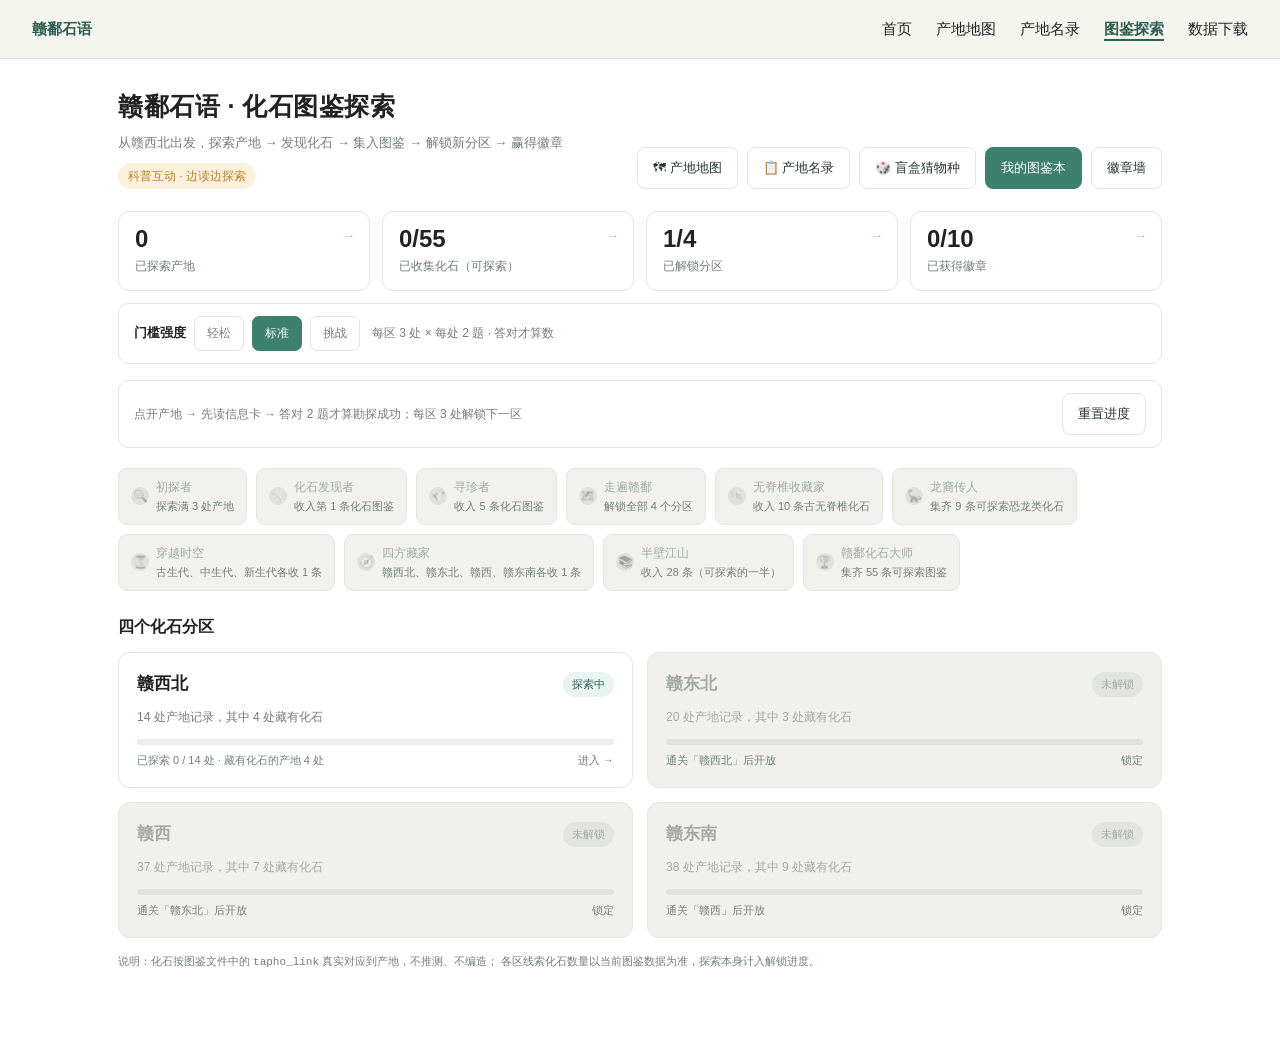
==== commit 643dd516: "feat: 图鉴页四个统计项改为可点击入口 - 已探索产地→清单（点条目跳地图定位）；已收集化石→我的图鉴本 - 已解锁分区→四区总览（锁定的只显示解锁条件）；已获得徽章→徽章墙 - 统计项用 but" ====
--- a/atlas.html
+++ b/atlas.html
@@ -45,9 +45,17 @@
   .btn:disabled{opacity:.5;cursor:not-allowed}
   .hud{display:grid;grid-template-columns:repeat(4,1fr);gap:12px;margin:22px 0 12px}
   @media(max-width:680px){.hud{grid-template-columns:repeat(2,1fr)}}
-  .stat{background:var(--card);border:1px solid var(--line);border-radius:11px;padding:14px 16px}
+  /* 统计项做成入口：数字仍醒目，但整块可点、有 hover 与键盘焦点反馈 */
+  .stat{position:relative;background:var(--card);border:1px solid var(--line);
+    border-radius:11px;padding:14px 16px;text-align:left;font:inherit;color:inherit;
+    cursor:pointer;transition:.15s}
+  .stat:hover{transform:translateY(-2px);box-shadow:var(--shadow);border-color:var(--green)}
+  .stat:focus-visible{outline:2px solid var(--green);outline-offset:2px}
   .stat .n{font-size:24px;font-weight:600;line-height:1.1}
   .stat .l{font-size:12px;color:var(--muted);margin-top:3px}
+  .stat .go{position:absolute;right:14px;top:13px;font-size:13px;color:var(--green);opacity:.45}
+  .stat:hover .go{opacity:1}
+  h2.sec,#areaGrid{scroll-margin-top:80px}
   .bar{display:flex;flex-wrap:wrap;gap:9px;align-items:center;margin:12px 0 20px;
     padding:12px 15px;background:var(--card);border:1px solid var(--line);border-radius:10px}
   .bar label{display:flex;align-items:center;gap:7px;font-size:13px;cursor:pointer}
@@ -125,6 +133,7 @@
   .close{float:right;border:0;background:#f1f2ee;border-radius:7px;
     width:30px;height:30px;cursor:pointer;color:var(--muted);font-size:17px}
   .sitelist{display:grid;gap:9px;max-height:52vh;overflow:auto;padding-right:4px}
+  .sitelist a.site{text-decoration:none;color:inherit}
   .site{display:flex;justify-content:space-between;align-items:center;gap:12px;
     border:1px solid var(--line);border-radius:9px;padding:11px 13px;background:#fff}
   .site.done{background:var(--green-l);border-color:#cfe4db}
@@ -274,10 +283,10 @@
   </header>
 
   <div class="hud">
-    <div class="stat"><div class="n" id="sFound">0</div><div class="l">已探索产地</div></div>
-    <div class="stat"><div class="n" id="sFossil">0/0</div><div class="l">已收集化石（可探索）</div></div>
-    <div class="stat"><div class="n" id="sArea">1/4</div><div class="l">已解锁分区</div></div>
-    <div class="stat"><div class="n" id="sBadge">0/10</div><div class="l">已获得徽章</div></div>
+    <button type="button" class="stat" data-go="found" title="查看已探索产地清单"><div class="n" id="sFound">0</div><div class="l">已探索产地<span class="go">→</span></div></button>
+    <button type="button" class="stat" data-go="fossil" title="打开我的图鉴本"><div class="n" id="sFossil">0/0</div><div class="l">已收集化石（可探索）<span class="go">→</span></div></button>
+    <button type="button" class="stat" data-go="area" title="查看四个分区并进入"><div class="n" id="sArea">1/4</div><div class="l">已解锁分区<span class="go">→</span></div></button>
+    <button type="button" class="stat" data-go="badge" title="打开徽章墙"><div class="n" id="sBadge">0/10</div><div class="l">已获得徽章<span class="go">→</span></div></button>
   </div>
 
   <div class="lvbar">
@@ -640,6 +649,55 @@
     open(html);$('closeBadge').onclick=close;
   }
 
+  /* 统计栏入口①：已探索产地清单。点条目直接去地图看该产地，不在弹窗里复述字段。 */
+  function openFound(){
+    var ids={};state.found.forEach(function(id){ids[id]=1;});
+    var rows=SITES.filter(function(r){return ids[r.id];});
+    var html='<button class="close" onclick="document.getElementById(\'mask\').classList.remove(\'show\')">×</button>'+
+      '<h3>已探索产地</h3><p class="sub">共 '+rows.length+' 处 · 点条目可看它在地图上的位置</p>';
+    if(!rows.length){
+      html+='<p style="font-size:13px;color:var(--muted)">还没有探索记录。到下面的四个化石分区开始勘探吧。</p>'+
+        '<div class="acts"><button class="btn primary" id="goAreas">去看分区 →</button></div>';
+    }else{
+      html+='<div class="sitelist">';
+      rows.forEach(function(r){
+        html+='<a class="site" href="map.html?code='+encodeURIComponent(r.id)+'">'+
+          '<div><div class="nm">'+esc(r.name)+
+          (fossilsHere(r).length?'<span class="gem">◆ 藏有化石</span>':'')+'</div>'+
+          '<div class="mt">'+esc(r.id)+' · '+esc(r.city_county||'')+' · '+esc(r.geological_age||'')+'</div></div>'+
+          '<div class="go">地图 →</div></a>';
+      });
+      html+='</div><div class="acts"><button class="btn" id="closeFound">关闭</button></div>';
+    }
+    open(html);
+    if($('closeFound'))$('closeFound').onclick=close;
+    if($('goAreas'))$('goAreas').onclick=function(){
+      close();document.getElementById('areaGrid').scrollIntoView({behavior:'smooth',block:'start'});
+    };
+  }
+
+  /* 统计栏入口②：分区总览。未解锁的只写解锁条件，不给进入。 */
+  function openAreas(){
+    var html='<button class="close" onclick="document.getElementById(\'mask\').classList.remove(\'show\')">×</button>'+
+      '<h3>四个化石分区</h3><p class="sub">完成当前分区的勘探目标，即可解锁下一区</p><div class="sitelist">';
+    L.AREAS.forEach(function(a,i){
+      var ok=L.canEnter(state,i), rows=byArea(a), n=L.foundIn(state,a,SITES);
+      html+='<div class="site'+(ok?'':' locked')+'" data-i="'+i+'"'+
+        (ok?'':' style="opacity:.55;cursor:not-allowed"')+'>'+
+        '<div><div class="nm">'+esc(a)+'</div><div class="mt">'+
+        (ok?('已探索 '+n+' / '+rows.length+' 处'):('通关「'+esc(L.AREAS[i-1])+'」后开放'))+
+        '</div></div><div class="go">'+(ok?'进入 →':'未解锁')+'</div></div>';
+    });
+    html+='</div><div class="acts"><button class="btn" id="closeAreas">关闭</button></div>';
+    open(html);
+    $('closeAreas').onclick=close;
+    Array.prototype.forEach.call($('modal').querySelectorAll('.site:not(.locked)'),function(el){
+      el.onclick=function(){
+        close();openArea(L.AREAS[parseInt(el.getAttribute('data-i'),10)]);
+      };
+    });
+  }
+
   /* ===== 盲盒猜物种：读真实鉴定特征，猜化石名。线索逐字出自图鉴 features ===== */
   function bestScore(){
     try{var v=parseInt(store.getItem(MY_BEST),10);return isNaN(v)?0:v;}catch(e){return 0;}
@@ -748,6 +806,16 @@
   $('mysteryBtn').onclick=function(){openMystery();};
   $('atlasBtn').onclick=openAtlas;
   $('badgeBtn').onclick=openBadges;
+  /* HUD 四个统计项都可点进去：已探索产地 / 图鉴本 / 分区总览 / 徽章墙 */
+  Array.prototype.forEach.call(document.querySelectorAll('.hud .stat'),function(el){
+    el.onclick=function(){
+      var go=el.getAttribute('data-go');
+      if(go==='found')openFound();
+      else if(go==='fossil')openAtlas();
+      else if(go==='area')openAreas();
+      else if(go==='badge')openBadges();
+    };
+  });
   Array.prototype.forEach.call(document.querySelectorAll('.lvbtn'),function(b){
     b.onclick=function(){
       state=L.setLevel(store,state,b.getAttribute('data-lv'));
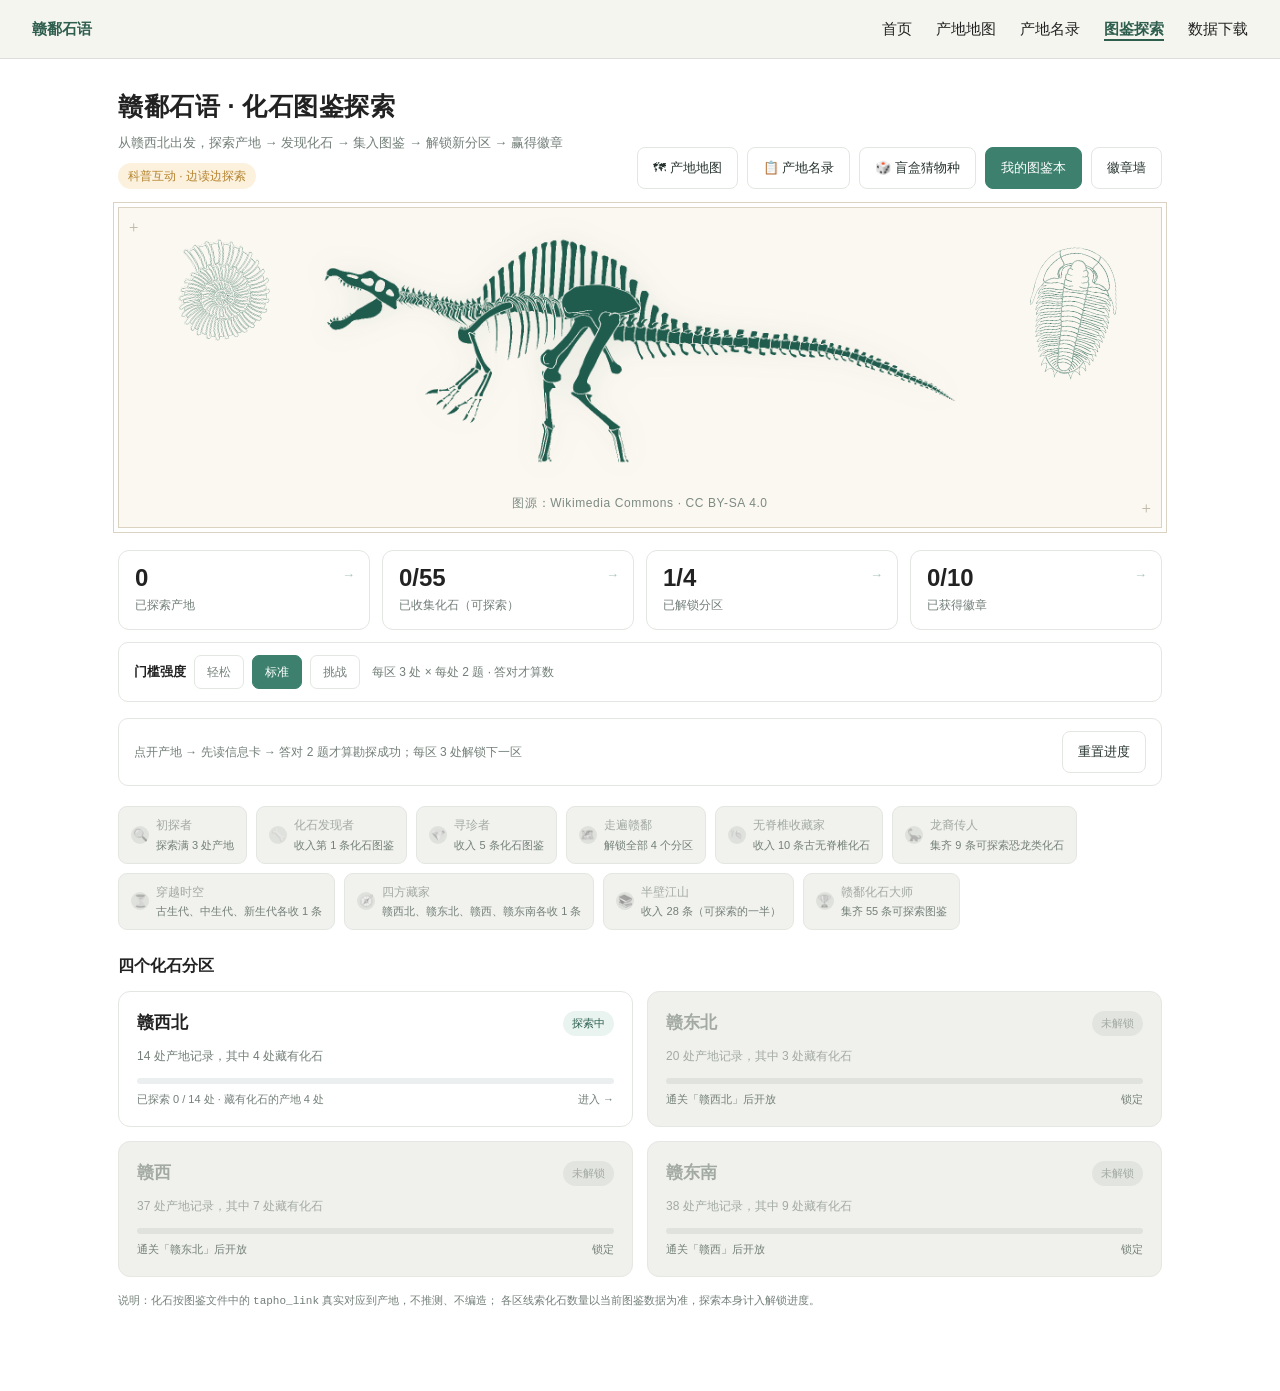
==== commit 8db5c5b3: "feat: 图鉴探索页接入化石骨架线描图版（仅出图，保留CC署名）" ====
--- a/atlas.html
+++ b/atlas.html
@@ -282,6 +282,22 @@
     </div>
   </header>
 
+<style>
+.gp-plate{position:relative;margin:18px 0 14px;padding:26px 28px 14px;background:#FBF8F1;border:1px solid #DAD3C2;outline:1px solid #DAD3C2;outline-offset:4px;overflow:hidden}
+.gp-plate::before{content:"+";position:absolute;left:10px;top:6px;color:#B9B2A0;font-family:serif;font-size:1.05rem}
+.gp-plate::after{content:"+";position:absolute;right:10px;bottom:4px;color:#B9B2A0;font-family:serif;font-size:1.05rem}
+.gp-main{display:block;width:min(640px,74%);margin:0 auto;filter:drop-shadow(0 0 14px rgba(31,92,77,.12))}
+.gp-amm{position:absolute;left:5%;top:9%;width:104px;opacity:.85;transform:rotate(-12deg)}
+.gp-tri{position:absolute;right:4%;top:11%;width:94px;opacity:.8;transform:rotate(8deg)}
+.gp-cap{text-align:center;font-size:12px;color:#7C8A82;margin-top:6px;letter-spacing:.05em}
+@media (max-width:720px){.gp-amm{width:64px}.gp-tri{width:56px}}
+</style>
+<div class="gp-plate">
+  <img class="gp-amm" src="assets/amm_lineart_ink.png" alt="菊石线描">
+  <img class="gp-tri" src="assets/tri_lineart_ink.png" alt="三叶虫线描">
+  <img class="gp-main" src="assets/skel_dino_ink.png" alt="棘龙骨架科学线描图">
+  <div class="gp-cap">图源：Wikimedia Commons · CC BY-SA 4.0</div>
+</div>
   <div class="hud">
     <button type="button" class="stat" data-go="found" title="查看已探索产地清单"><div class="n" id="sFound">0</div><div class="l">已探索产地<span class="go">→</span></div></button>
     <button type="button" class="stat" data-go="fossil" title="打开我的图鉴本"><div class="n" id="sFossil">0/0</div><div class="l">已收集化石（可探索）<span class="go">→</span></div></button>
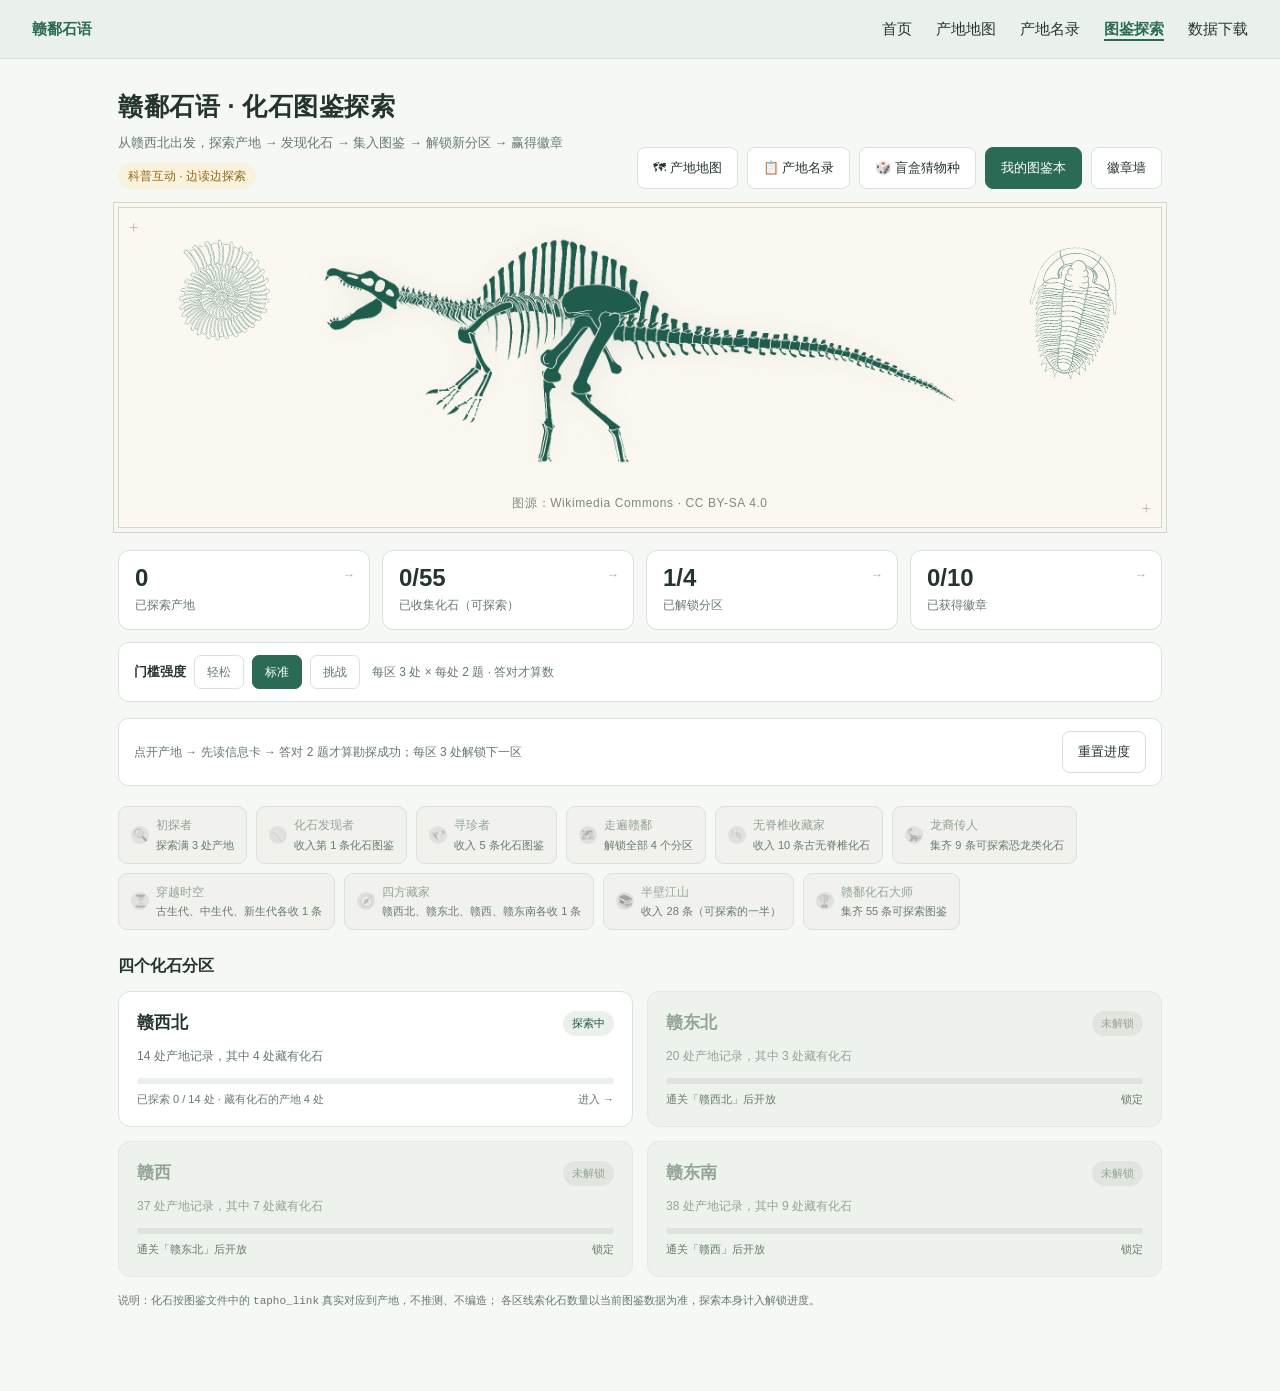
==== commit f4f0de59: "feat: 内页配色参考首页适配浅色协调版（首页深色不变）" ====
--- a/atlas.html
+++ b/atlas.html
@@ -5,13 +5,13 @@
 <meta name="viewport" content="width=device-width, initial-scale=1">
 <title>赣鄱石语 · 化石图鉴探索</title>
 <style>
-  :root{--ink:#26332e;--muted:#737f78;--line:#e3e7e1;--paper:#f6f7f2;--card:#fff;
-    --green:#3c806d;--green-d:#2b5f51;--green-l:#e9f3ef;
-    --amber:#b5842f;--amber-l:#fbf1dd;--purple:#6a5aa8;--purple-l:#efeefa;
-    --lock:#a3aaa3;--lock-bg:#f0f1ed;--shadow:0 6px 22px rgba(30,50,40,.10)}
+  :root{--ink:#25352d;--muted:#67796d;--line:#d9e3da;--paper:#f5f8f4;--card:#fff;
+    --green:#2b6b56;--green-d:#1f5442;--green-l:#eaf1ea;
+    --amber:#8f6a1a;--amber-l:#faf2dc;--purple:#6a5aa8;--purple-l:#efeefa;
+    --lock:#93a398;--lock-bg:#eef2ec;--shadow:0 6px 22px rgba(31,92,77,.10)}
   *{box-sizing:border-box}
   /* 与主站一致的导航（沿用主站色板变量，保证换肤同步） */
-  :root{--c-primary:#2E5E4E;--c-text:#222;--c-bg:#fff;--c-surface:#f5f5f0;--c-border:#ddd}
+  :root{--c-primary:#2b6b56;--c-text:#25352d;--c-bg:#f5f8f4;--c-surface:#eaf1ea;--c-border:#d9e3da}
   /* 导航吸顶：只作用于顶层的导航 header；.wrap>header 是页内标题区，不能跟着 sticky */
   body > header{position:sticky;top:0;z-index:10;background:var(--c-surface)}
   header nav{display:flex;justify-content:space-between;align-items:center;
